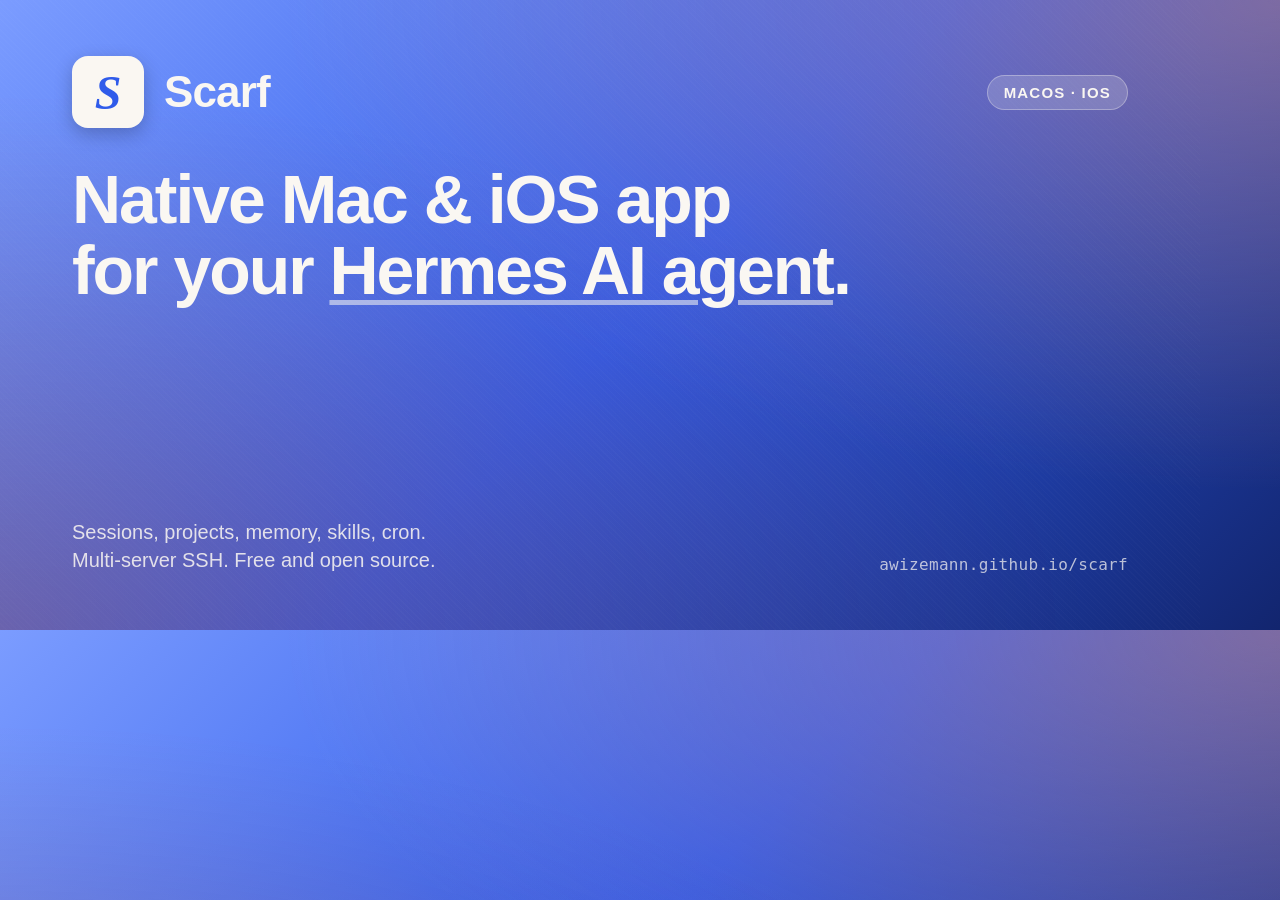
==== tools/og-image.html @ 26314632 "Rebrand Scarf to Electric Cobalt accent and cool greys Replace rust BrandRust tokens with BrandPrima" ====
<!DOCTYPE html>
<html lang="en">
<head>
  <meta charset="utf-8">
  <title>Scarf — OG image source</title>
  <!--
    Render to PNG via headless Chromium:

      google-chrome --headless --no-sandbox --hide-scrollbars \
        --window-size=1200,630 --screenshot=og-image.png \
        --default-background-color=00000000 \
        file://$PWD/og-image.html

    Then 1200x600 for Twitter:

      google-chrome --headless --no-sandbox --hide-scrollbars \
        --window-size=1200,600 --screenshot=twitter-card.png \
        --default-background-color=00000000 \
        file://$PWD/og-image.html

    Move outputs to site/landing/assets/og-image.png and twitter-card.png.
    Note: change `body { width: 1200px; height: 630px; }` to 600 for Twitter.
  -->
  <style>
    * { margin: 0; padding: 0; box-sizing: border-box; }

    body {
      width: 1200px;
      height: 630px;
      font-family: -apple-system, BlinkMacSystemFont, "SF Pro Display", "Segoe UI", Roboto, sans-serif;
      background:
        radial-gradient(ellipse at top right, rgba(232, 149, 128, 0.45) 0%, transparent 55%),
        radial-gradient(ellipse at bottom left, rgba(168, 72, 47, 0.35) 0%, transparent 60%),
        linear-gradient(135deg, #7B9CFF 0%, #2F5BEA 50%, #12256E 100%);
      color: #FAF7F2;
      overflow: hidden;
      position: relative;
    }

    /* Subtle texture — paper-like grain via repeating gradient */
    body::before {
      content: "";
      position: absolute;
      inset: 0;
      background-image:
        repeating-linear-gradient(45deg,
          rgba(255, 255, 255, 0.015) 0,
          rgba(255, 255, 255, 0.015) 1px,
          transparent 1px,
          transparent 4px);
      pointer-events: none;
    }

    .frame {
      position: relative;
      height: 100%;
      padding: 56px 72px;
      display: flex;
      flex-direction: column;
      gap: 36px;
    }

    .top {
      display: flex;
      align-items: center;
      gap: 20px;
    }

    .logo {
      width: 72px;
      height: 72px;
      border-radius: 16px;
      background: #FAF7F2;
      display: flex;
      align-items: center;
      justify-content: center;
      font-family: Georgia, serif;
      font-size: 48px;
      font-weight: 600;
      font-style: italic;
      color: #2F5BEA;
      box-shadow: 0 6px 18px rgba(0, 0, 0, 0.22);
    }

    .wordmark {
      font-size: 44px;
      font-weight: 700;
      letter-spacing: -0.02em;
      line-height: 1;
    }

    .pill {
      margin-left: auto;
      font-size: 15px;
      font-weight: 600;
      letter-spacing: 0.08em;
      text-transform: uppercase;
      padding: 8px 16px;
      border-radius: 999px;
      background: rgba(250, 247, 242, 0.18);
      border: 1px solid rgba(250, 247, 242, 0.32);
    }

    .headline {
      font-size: 68px;
      font-weight: 700;
      letter-spacing: -0.03em;
      line-height: 1.05;
      max-width: 980px;
    }
    .headline em {
      font-style: normal;
      color: #FAF7F2;
      text-decoration: underline;
      text-decoration-color: rgba(250, 247, 242, 0.55);
      text-underline-offset: 6px;
      text-decoration-thickness: 5px;
    }

    .bottom {
      margin-top: auto;
      display: flex;
      justify-content: space-between;
      align-items: flex-end;
      gap: 24px;
    }

    .tagline {
      font-size: 20px;
      font-weight: 500;
      color: rgba(250, 247, 242, 0.85);
      max-width: 720px;
      line-height: 1.4;
    }

    .url {
      font-family: ui-monospace, SFMono-Regular, "SF Mono", Menlo, monospace;
      font-size: 16px;
      color: rgba(250, 247, 242, 0.72);
      letter-spacing: 0.02em;
      flex-shrink: 0;
    }
  </style>
</head>
<body>
  <div class="frame">
    <div class="top">
      <div class="logo">S</div>
      <div class="wordmark">Scarf</div>
      <div class="pill">macOS · iOS</div>
    </div>

    <div class="headline">
      Native Mac &amp; iOS app<br>
      for your <em>Hermes AI agent</em>.
    </div>

    <div class="bottom">
      <div class="tagline">
        Sessions, projects, memory, skills, cron.<br>
        Multi-server SSH. Free and open source.
      </div>
      <div class="url">awizemann.github.io/scarf</div>
    </div>
  </div>
</body>
</html>
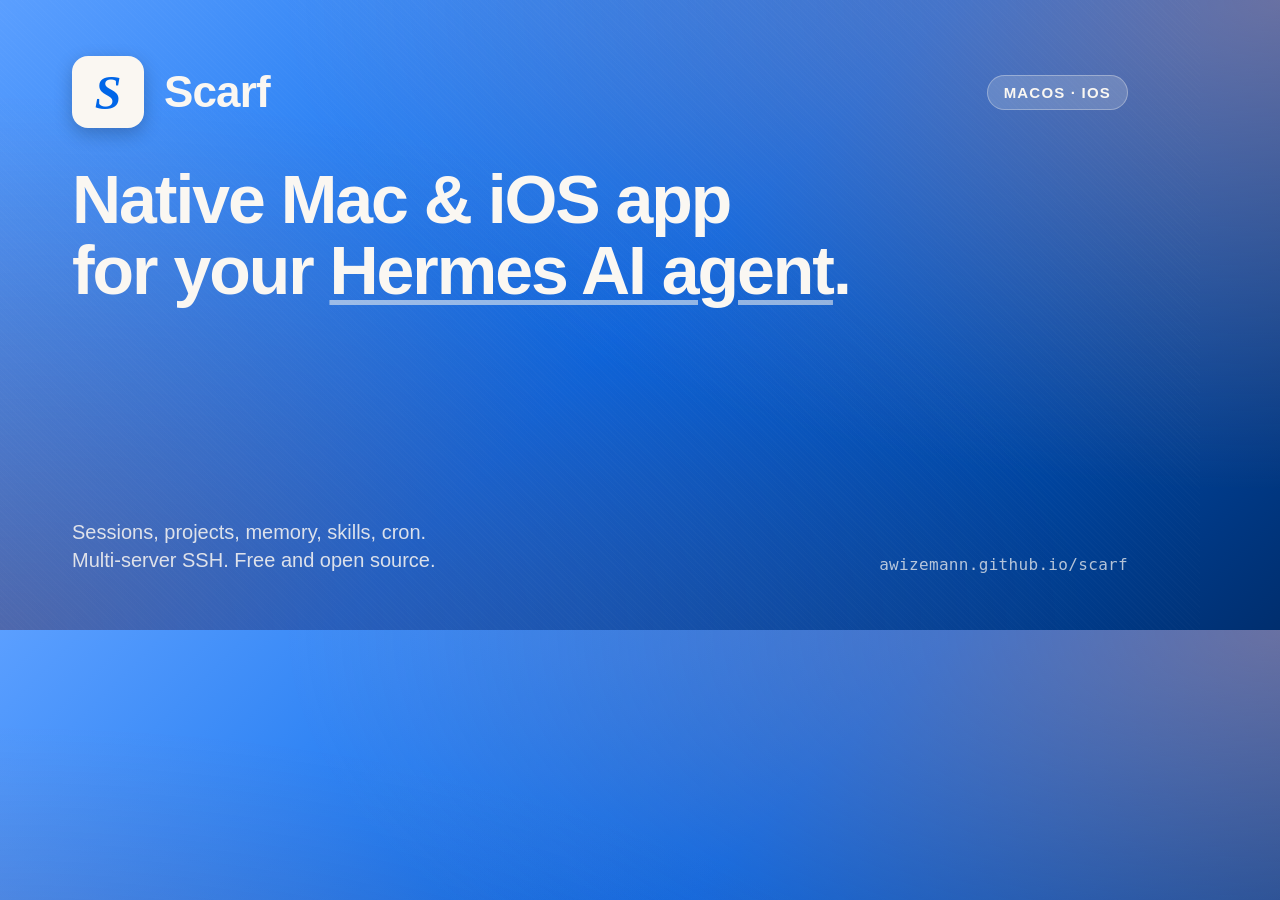
==== commit af603e5f: "fix(design): shift cobalt accent to true blue and restore scarf app icon Move brand primary from ind" ====
--- a/tools/og-image.html
+++ b/tools/og-image.html
@@ -31,7 +31,7 @@
       background:
         radial-gradient(ellipse at top right, rgba(232, 149, 128, 0.45) 0%, transparent 55%),
         radial-gradient(ellipse at bottom left, rgba(168, 72, 47, 0.35) 0%, transparent 60%),
-        linear-gradient(135deg, #7B9CFF 0%, #2F5BEA 50%, #12256E 100%);
+        linear-gradient(135deg, #5B9FFF 0%, #0066E8 50%, #002E6E 100%);
       color: #FAF7F2;
       overflow: hidden;
       position: relative;
@@ -78,7 +78,7 @@
       font-size: 48px;
       font-weight: 600;
       font-style: italic;
-      color: #2F5BEA;
+      color: #0066E8;
       box-shadow: 0 6px 18px rgba(0, 0, 0, 0.22);
     }
 
